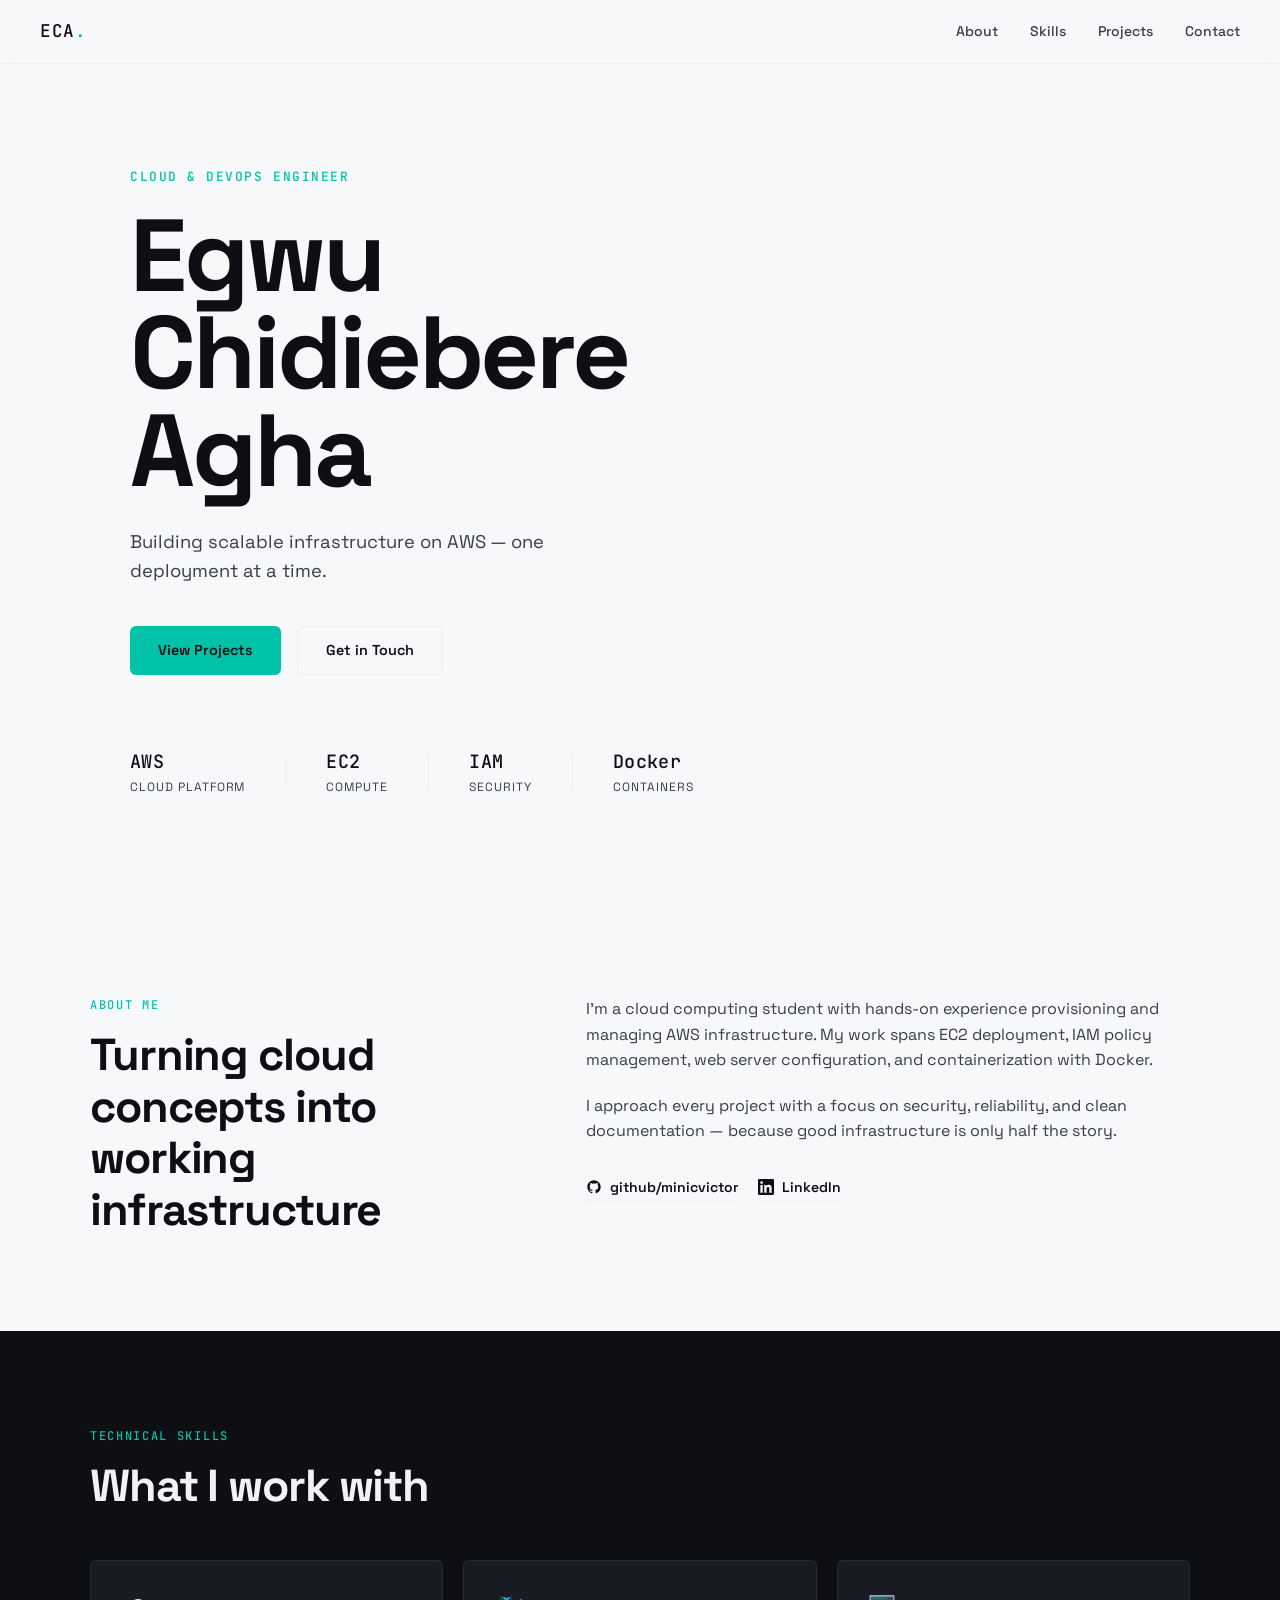
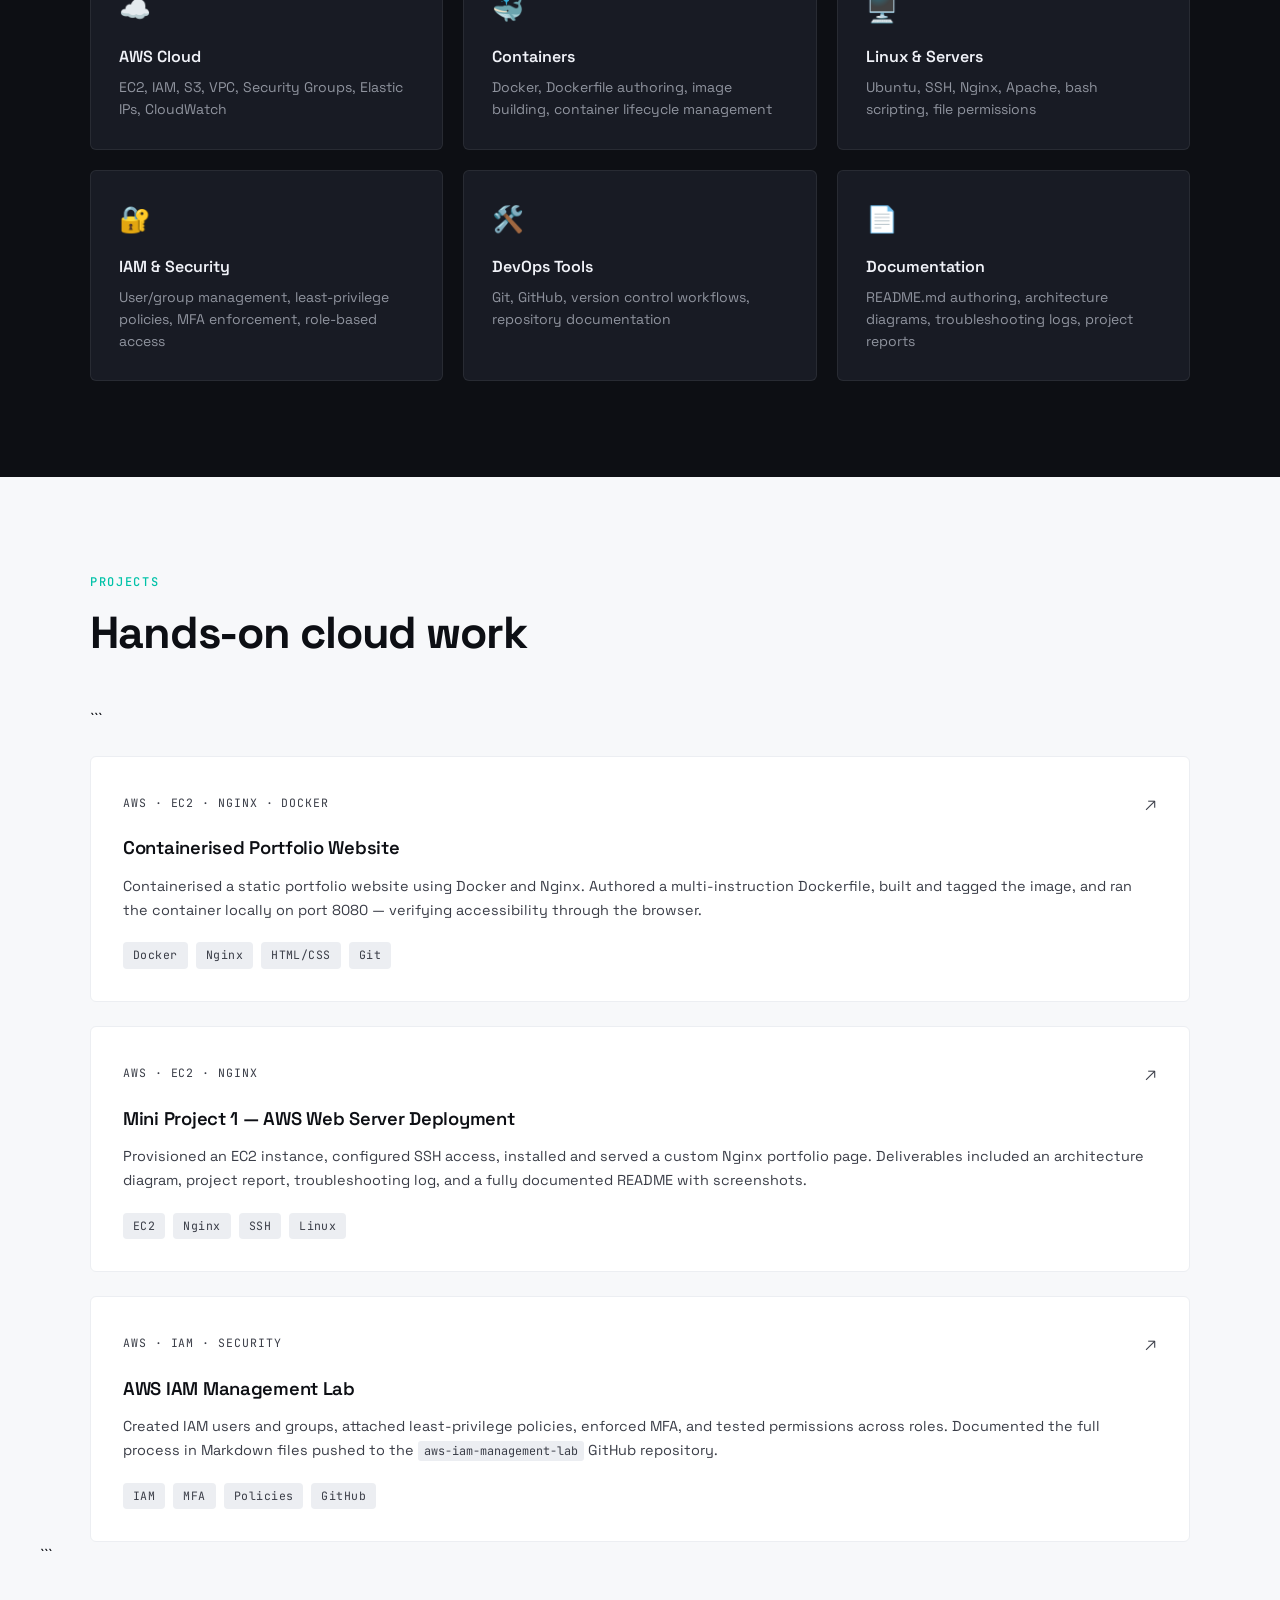
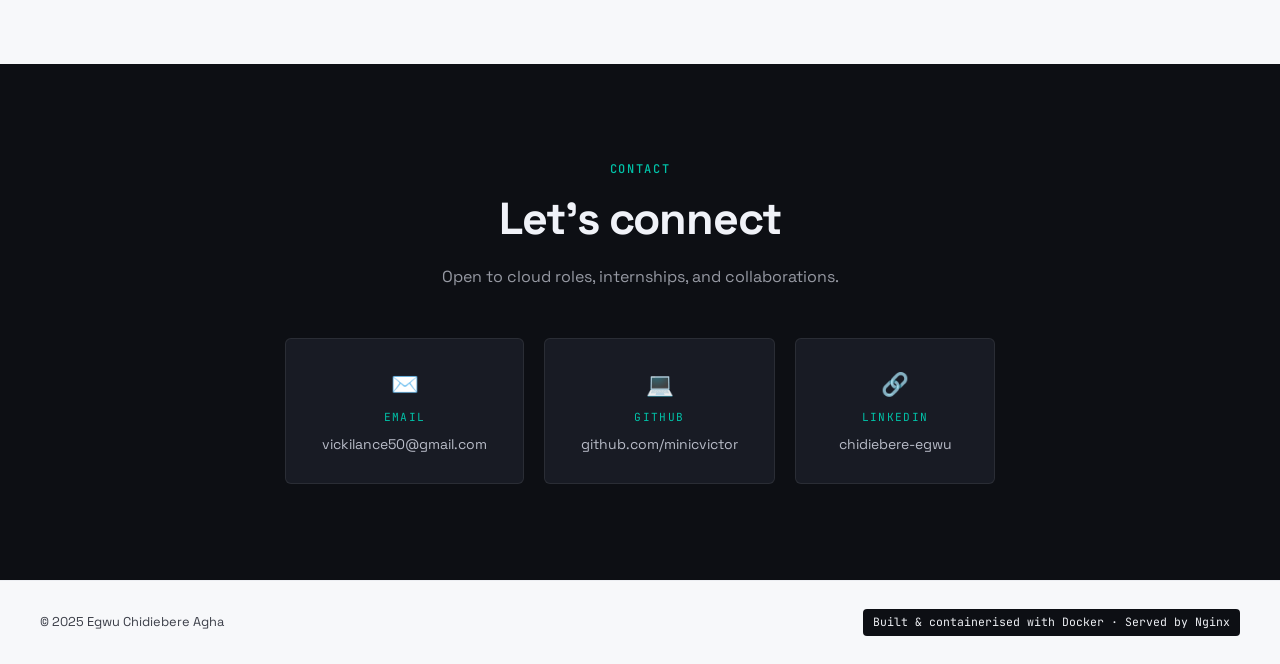
==== index.html @ e003efba "added ci/cd pipeline" ====
<!DOCTYPE html>

<html lang="en">
<head>
  <meta charset="UTF-8" />
  <meta name="viewport" content="width=device-width, initial-scale=1.0" />
  <title>Egwu Chidiebere Agha | Cloud & DevOps Engineer</title>
  <link rel="stylesheet" href="style.css" />
  <link rel="preconnect" href="https://fonts.googleapis.com" />
  <link rel="preconnect" href="https://fonts.gstatic.com" crossorigin />
  <link href="https://fonts.googleapis.com/css2?family=Space+Grotesk:wght@300;400;500;600;700&family=JetBrains+Mono:wght@400;500&display=swap" rel="stylesheet" />
</head>
<body>

  <!-- NAV -->

  <header class="nav">
    <span class="nav-logo">ECA<span class="dot">.</span></span>
    <nav class="nav-links">
      <a href="#about">About</a>
      <a href="#skills">Skills</a>
      <a href="#projects">Projects</a>
      <a href="#contact">Contact</a>
    </nav>
  </header>

  <!-- HERO -->

  <section class="hero">
    <div class="hero-tag">Cloud &amp; DevOps Engineer</div>
    <h1 class="hero-name">Egwu<br/>Chidiebere<br/>Agha</h1>
    <p class="hero-sub">
      Building scalable infrastructure on AWS — one deployment at a time.
    </p>
    <div class="hero-cta-row">
      <a href="#projects" class="btn-primary">View Projects</a>
      <a href="#contact" class="btn-ghost">Get in Touch</a>
    </div>
    <div class="hero-stats">
      <div class="stat">
        <span class="stat-num">AWS</span>
        <span class="stat-label">Cloud Platform</span>
      </div>
      <div class="stat-divider"></div>
      <div class="stat">
        <span class="stat-num">EC2</span>
        <span class="stat-label">Compute</span>
      </div>
      <div class="stat-divider"></div>
      <div class="stat">
        <span class="stat-num">IAM</span>
        <span class="stat-label">Security</span>
      </div>
      <div class="stat-divider"></div>
      <div class="stat">
        <span class="stat-num">Docker</span>
        <span class="stat-label">Containers</span>
      </div>
    </div>
  </section>

  <!-- ABOUT -->

  <section class="section" id="about">
    <div class="section-inner two-col">
      <div class="about-left">
        <span class="eyebrow">About Me</span>
        <h2>Turning cloud concepts into working infrastructure</h2>
      </div>
      <div class="about-right">
        <p>
          I'm a cloud computing student with hands-on experience provisioning and managing
          AWS infrastructure. My work spans EC2 deployment, IAM policy management,
          web server configuration, and containerization with Docker.
        </p>
        <p>
          I approach every project with a focus on security, reliability, and clean
          documentation — because good infrastructure is only half the story.
        </p>
        <div class="profile-links">
          <a href="https://github.com/minicvictor" target="_blank" rel="noopener" class="profile-link">
            <svg viewBox="0 0 24 24" fill="currentColor"><path d="M12 2C6.477 2 2 6.484 2 12.017c0 4.425 2.865 8.18 6.839 9.504.5.092.682-.217.682-.483 0-.237-.008-.868-.013-1.703-2.782.605-3.369-1.343-3.369-1.343-.454-1.158-1.11-1.466-1.11-1.466-.908-.62.069-.608.069-.608 1.003.07 1.531 1.032 1.531 1.032.892 1.53 2.341 1.088 2.91.832.092-.647.35-1.088.636-1.338-2.22-.253-4.555-1.113-4.555-4.951 0-1.093.39-1.988 1.029-2.688-.103-.253-.446-1.272.098-2.65 0 0 .84-.27 2.75 1.026A9.564 9.564 0 0112 6.844c.85.004 1.705.115 2.504.337 1.909-1.296 2.747-1.027 2.747-1.027.546 1.379.202 2.398.1 2.651.64.7 1.028 1.595 1.028 2.688 0 3.848-2.339 4.695-4.566 4.943.359.309.678.92.678 1.855 0 1.338-.012 2.419-.012 2.747 0 .268.18.58.688.482A10.019 10.019 0 0022 12.017C22 6.484 17.522 2 12 2z"/></svg>
            github/minicvictor
          </a>
          <a href="https://linkedin.com/in/chidiebere-egwu" target="_blank" rel="noopener" class="profile-link">
            <svg viewBox="0 0 24 24" fill="currentColor"><path d="M20.447 20.452h-3.554v-5.569c0-1.328-.027-3.037-1.852-3.037-1.853 0-2.136 1.445-2.136 2.939v5.667H9.351V9h3.414v1.561h.046c.477-.9 1.637-1.85 3.37-1.85 3.601 0 4.267 2.37 4.267 5.455v6.286zM5.337 7.433a2.062 2.062 0 01-2.063-2.065 2.064 2.064 0 112.063 2.065zm1.782 13.019H3.555V9h3.564v11.452zM22.225 0H1.771C.792 0 0 .774 0 1.729v20.542C0 23.227.792 24 1.771 24h20.451C23.2 24 24 23.227 24 22.271V1.729C24 .774 23.2 0 22.222 0h.003z"/></svg>
            LinkedIn
          </a>
        </div>
      </div>
    </div>
  </section>

  <!-- SKILLS -->

  <section class="section section-dark" id="skills">
    <div class="section-inner">
      <span class="eyebrow eyebrow-light">Technical Skills</span>
      <h2>What I work with</h2>
      <div class="skills-grid">
        <div class="skill-card">
          <div class="skill-icon">☁️</div>
          <h3>AWS Cloud</h3>
          <p>EC2, IAM, S3, VPC, Security Groups, Elastic IPs, CloudWatch</p>
        </div>
        <div class="skill-card">
          <div class="skill-icon">🐳</div>
          <h3>Containers</h3>
          <p>Docker, Dockerfile authoring, image building, container lifecycle management</p>
        </div>
        <div class="skill-card">
          <div class="skill-icon">🖥️</div>
          <h3>Linux &amp; Servers</h3>
          <p>Ubuntu, SSH, Nginx, Apache, bash scripting, file permissions</p>
        </div>
        <div class="skill-card">
          <div class="skill-icon">🔐</div>
          <h3>IAM &amp; Security</h3>
          <p>User/group management, least-privilege policies, MFA enforcement, role-based access</p>
        </div>
        <div class="skill-card">
          <div class="skill-icon">🛠️</div>
          <h3>DevOps Tools</h3>
          <p>Git, GitHub, version control workflows, repository documentation</p>
        </div>
        <div class="skill-card">
          <div class="skill-icon">📄</div>
          <h3>Documentation</h3>
          <p>README.md authoring, architecture diagrams, troubleshooting logs, project reports</p>
        </div>
      </div>
    </div>
  </section>

  <!-- PROJECTS -->

  <section class="section" id="projects">
    <div class="section-inner">
      <span class="eyebrow">Projects</span>
      <h2>Hands-on cloud work</h2>
      <div class="projects-list">

```
    <div class="project-card">
      <div class="project-header">
        <div class="project-meta">
          <span class="project-tag">AWS · EC2 · Nginx · Docker</span>
        </div>
        <a href="https://github.com/minicvictor" target="_blank" rel="noopener" class="project-link-icon" aria-label="GitHub">↗</a>
      </div>
      <h3>Containerised Portfolio Website</h3>
      <p>
        Containerised a static portfolio website using Docker and Nginx. Authored a
        multi-instruction Dockerfile, built and tagged the image, and ran the container
        locally on port 8080 — verifying accessibility through the browser.
      </p>
      <div class="project-tags">
        <span>Docker</span><span>Nginx</span><span>HTML/CSS</span><span>Git</span>
      </div>
    </div>

    <div class="project-card">
      <div class="project-header">
        <div class="project-meta">
          <span class="project-tag">AWS · EC2 · Nginx</span>
        </div>
        <a href="https://github.com/minicvictor" target="_blank" rel="noopener" class="project-link-icon" aria-label="GitHub">↗</a>
      </div>
      <h3>Mini Project 1 — AWS Web Server Deployment</h3>
      <p>
        Provisioned an EC2 instance, configured SSH access, installed and served a custom
        Nginx portfolio page. Deliverables included an architecture diagram, project report,
        troubleshooting log, and a fully documented README with screenshots.
      </p>
      <div class="project-tags">
        <span>EC2</span><span>Nginx</span><span>SSH</span><span>Linux</span>
      </div>
    </div>

    <div class="project-card">
      <div class="project-header">
        <div class="project-meta">
          <span class="project-tag">AWS · IAM · Security</span>
        </div>
        <a href="https://github.com/minicvictor" target="_blank" rel="noopener" class="project-link-icon" aria-label="GitHub">↗</a>
      </div>
      <h3>AWS IAM Management Lab</h3>
      <p>
        Created IAM users and groups, attached least-privilege policies, enforced MFA,
        and tested permissions across roles. Documented the full process in Markdown files
        pushed to the <code>aws-iam-management-lab</code> GitHub repository.
      </p>
      <div class="project-tags">
        <span>IAM</span><span>MFA</span><span>Policies</span><span>GitHub</span>
      </div>
    </div>

  </div>
</div>
```

  </section>

  <!-- CONTACT -->

  <section class="section section-dark" id="contact">
    <div class="section-inner contact-inner">
      <span class="eyebrow eyebrow-light">Contact</span>
      <h2>Let's connect</h2>
      <p class="contact-sub">Open to cloud roles, internships, and collaborations.</p>
      <div class="contact-cards">
        <a href="mailto:vickilance50@gmail.com" class="contact-card">
          <span class="contact-icon">✉️</span>
          <span class="contact-label">Email</span>
          <span class="contact-value">vickilance50@gmail.com</span>
        </a>
        <a href="https://github.com/minicvictor" target="_blank" rel="noopener" class="contact-card">
          <span class="contact-icon">💻</span>
          <span class="contact-label">GitHub</span>
          <span class="contact-value">github.com/minicvictor</span>
        </a>
        <a href="https://linkedin.com/in/chidiebere-egwu" target="_blank" rel="noopener" class="contact-card">
          <span class="contact-icon">🔗</span>
          <span class="contact-label">LinkedIn</span>
          <span class="contact-value">chidiebere-egwu</span>
        </a>
      </div>
    </div>
  </section>

  <!-- FOOTER -->

  <footer class="footer">
    <span>© 2025 Egwu Chidiebere Agha</span>
    <span class="footer-mono">Built &amp; containerised with Docker · Served by Nginx</span>
  </footer>

</body>
</html>
---- style.css ----
:root {
  --ink:       #0D0F14;
  --ink-soft:  #3A3D47;
  --surface:   #F7F8FA;
  --surface-2: #ECEEF2;
  --deep:      #0D0F14;
  --deep-2:    #181B24;
  --signal:    #00C2A8;   /* teal accent — the signature colour */
  --signal-dim:#009E89;
  --mono:      'JetBrains Mono', monospace;
  --sans:      'Space Grotesk', sans-serif;
  --radius:    6px;
  --max-w:     1100px;
  --nav-h:     64px;
}

/* ===== RESET ===== */
*, *::before, *::after { box-sizing: border-box; margin: 0; padding: 0; }
html { scroll-behavior: smooth; }

body {
  font-family: var(--sans);
  background: var(--surface);
  color: var(--ink);
  line-height: 1.6;
  -webkit-font-smoothing: antialiased;
}

a { color: inherit; text-decoration: none; }
img { display: block; max-width: 100%; }
code {
  font-family: var(--mono);
  font-size: 0.82em;
  background: var(--surface-2);
  padding: 2px 6px;
  border-radius: 3px;
}

/* ===== NAV ===== */
.nav {
  position: fixed;
  top: 0; left: 0; right: 0;
  height: var(--nav-h);
  display: flex;
  align-items: center;
  justify-content: space-between;
  padding: 0 40px;
  background: rgba(247, 248, 250, 0.88);
  backdrop-filter: blur(12px);
  -webkit-backdrop-filter: blur(12px);
  border-bottom: 1px solid var(--surface-2);
  z-index: 100;
}

.nav-logo {
  font-family: var(--mono);
  font-size: 1.1rem;
  font-weight: 500;
  letter-spacing: 0.04em;
  color: var(--ink);
}
.nav-logo .dot { color: var(--signal); }

.nav-links {
  display: flex;
  gap: 32px;
}
.nav-links a {
  font-size: 0.875rem;
  font-weight: 500;
  color: var(--ink-soft);
  transition: color 0.18s;
}
.nav-links a:hover { color: var(--signal); }

/* ===== HERO ===== */
.hero {
  min-height: 100vh;
  padding: calc(var(--nav-h) + 80px) 40px 80px;
  max-width: var(--max-w);
  margin: 0 auto;
  display: flex;
  flex-direction: column;
  justify-content: center;
}

.hero-tag {
  font-family: var(--mono);
  font-size: 0.8rem;
  font-weight: 500;
  letter-spacing: 0.12em;
  text-transform: uppercase;
  color: var(--signal);
  margin-bottom: 20px;
}

.hero-name {
  font-size: clamp(3rem, 8vw, 6.5rem);
  font-weight: 700;
  line-height: 0.95;
  letter-spacing: -0.03em;
  color: var(--ink);
  margin-bottom: 28px;
}

.hero-sub {
  font-size: 1.15rem;
  color: var(--ink-soft);
  max-width: 480px;
  margin-bottom: 40px;
  font-weight: 400;
}

.hero-cta-row {
  display: flex;
  gap: 16px;
  flex-wrap: wrap;
  margin-bottom: 72px;
}

.btn-primary {
  display: inline-flex;
  align-items: center;
  padding: 12px 28px;
  background: var(--signal);
  color: var(--ink);
  font-weight: 600;
  font-size: 0.9rem;
  border-radius: var(--radius);
  transition: background 0.18s, transform 0.15s;
}
.btn-primary:hover { background: var(--signal-dim); transform: translateY(-1px); }

.btn-ghost {
  display: inline-flex;
  align-items: center;
  padding: 12px 28px;
  border: 1.5px solid var(--surface-2);
  color: var(--ink);
  font-weight: 600;
  font-size: 0.9rem;
  border-radius: var(--radius);
  transition: border-color 0.18s, color 0.18s;
}
.btn-ghost:hover { border-color: var(--signal); color: var(--signal); }

/* Hero stats bar */
.hero-stats {
  display: flex;
  align-items: center;
  gap: 0;
  flex-wrap: wrap;
  row-gap: 20px;
}

.stat {
  display: flex;
  flex-direction: column;
  padding-right: 40px;
}
.stat-num {
  font-family: var(--mono);
  font-size: 1.15rem;
  font-weight: 500;
  color: var(--ink);
  letter-spacing: 0.02em;
}
.stat-label {
  font-size: 0.75rem;
  color: var(--ink-soft);
  margin-top: 2px;
  text-transform: uppercase;
  letter-spacing: 0.08em;
}
.stat-divider {
  width: 1px;
  height: 36px;
  background: var(--surface-2);
  margin-right: 40px;
}

/* ===== SECTIONS ===== */
.section {
  padding: 96px 40px;
}
.section-dark {
  background: var(--deep);
  color: #E8EAF0;
}
.section-inner {
  max-width: var(--max-w);
  margin: 0 auto;
}

.eyebrow {
  display: block;
  font-family: var(--mono);
  font-size: 0.75rem;
  font-weight: 500;
  letter-spacing: 0.14em;
  text-transform: uppercase;
  color: var(--signal);
  margin-bottom: 14px;
}
.eyebrow-light { color: var(--signal); }

.section h2 {
  font-size: clamp(1.8rem, 3.5vw, 2.8rem);
  font-weight: 700;
  letter-spacing: -0.025em;
  margin-bottom: 48px;
  line-height: 1.15;
}
.section-dark h2 { color: #F0F2F8; }

/* ===== ABOUT ===== */
.two-col {
  display: grid;
  grid-template-columns: 1fr 1.4fr;
  gap: 64px;
  align-items: start;
}
.about-left h2 { margin-bottom: 0; }

.about-right p {
  color: var(--ink-soft);
  margin-bottom: 20px;
  font-size: 1rem;
}
.about-right p:last-of-type { margin-bottom: 32px; }

.profile-links {
  display: flex;
  gap: 20px;
  flex-wrap: wrap;
}
.profile-link {
  display: inline-flex;
  align-items: center;
  gap: 8px;
  font-size: 0.875rem;
  font-weight: 600;
  color: var(--ink);
  border-bottom: 1.5px solid var(--surface-2);
  padding-bottom: 3px;
  transition: border-color 0.18s, color 0.18s;
}
.profile-link svg {
  width: 16px;
  height: 16px;
}
.profile-link:hover { color: var(--signal); border-color: var(--signal); }

/* ===== SKILLS ===== */
.skills-grid {
  display: grid;
  grid-template-columns: repeat(auto-fill, minmax(280px, 1fr));
  gap: 20px;
}

.skill-card {
  background: var(--deep-2);
  border: 1px solid rgba(255,255,255,0.07);
  border-radius: var(--radius);
  padding: 28px;
  transition: border-color 0.2s, transform 0.2s;
}
.skill-card:hover {
  border-color: var(--signal);
  transform: translateY(-3px);
}
.skill-icon {
  font-size: 1.6rem;
  margin-bottom: 14px;
}
.skill-card h3 {
  font-size: 1rem;
  font-weight: 600;
  color: #F0F2F8;
  margin-bottom: 8px;
}
.skill-card p {
  font-size: 0.875rem;
  color: rgba(224, 228, 240, 0.6);
  line-height: 1.55;
}

/* ===== PROJECTS ===== */
.projects-list {
  display: flex;
  flex-direction: column;
  gap: 24px;
}

.project-card {
  background: #fff;
  border: 1px solid var(--surface-2);
  border-radius: var(--radius);
  padding: 32px;
  transition: border-color 0.2s, box-shadow 0.2s;
}
.project-card:hover {
  border-color: var(--signal);
  box-shadow: 0 4px 24px rgba(0, 194, 168, 0.08);
}

.project-header {
  display: flex;
  justify-content: space-between;
  align-items: flex-start;
  margin-bottom: 14px;
}
.project-tag {
  font-family: var(--mono);
  font-size: 0.72rem;
  letter-spacing: 0.08em;
  text-transform: uppercase;
  color: var(--ink-soft);
}
.project-link-icon {
  font-size: 1.2rem;
  color: var(--ink-soft);
  font-weight: 300;
  transition: color 0.18s;
}
.project-link-icon:hover { color: var(--signal); }

.project-card h3 {
  font-size: 1.15rem;
  font-weight: 600;
  color: var(--ink);
  margin-bottom: 12px;
  letter-spacing: -0.015em;
}
.project-card p {
  font-size: 0.9rem;
  color: var(--ink-soft);
  line-height: 1.65;
  margin-bottom: 20px;
}

.project-tags {
  display: flex;
  flex-wrap: wrap;
  gap: 8px;
}
.project-tags span {
  font-family: var(--mono);
  font-size: 0.72rem;
  background: var(--surface-2);
  color: var(--ink-soft);
  padding: 4px 10px;
  border-radius: 4px;
  letter-spacing: 0.04em;
}

/* ===== CONTACT ===== */
.contact-inner { text-align: center; }
.contact-sub {
  font-size: 1rem;
  color: rgba(224, 228, 240, 0.65);
  margin-top: -28px;
  margin-bottom: 48px;
}

.contact-cards {
  display: flex;
  justify-content: center;
  gap: 20px;
  flex-wrap: wrap;
}

.contact-card {
  display: flex;
  flex-direction: column;
  align-items: center;
  gap: 6px;
  background: var(--deep-2);
  border: 1px solid rgba(255,255,255,0.08);
  border-radius: var(--radius);
  padding: 28px 36px;
  transition: border-color 0.2s, transform 0.2s;
  min-width: 200px;
}
.contact-card:hover {
  border-color: var(--signal);
  transform: translateY(-3px);
}
.contact-icon { font-size: 1.4rem; }
.contact-label {
  font-size: 0.7rem;
  text-transform: uppercase;
  letter-spacing: 0.12em;
  color: var(--signal);
  font-family: var(--mono);
}
.contact-value {
  font-size: 0.875rem;
  color: rgba(224, 228, 240, 0.8);
}

/* ===== FOOTER ===== */
.footer {
  padding: 28px 40px;
  border-top: 1px solid var(--surface-2);
  display: flex;
  justify-content: space-between;
  align-items: center;
  font-size: 0.8rem;
  color: var(--ink-soft);
  flex-wrap: wrap;
  gap: 8px;
}
.footer-mono {
  font-family: var(--mono);
  font-size: 0.72rem;
  color: var(--surface-2);
  background: var(--ink);
  padding: 4px 10px;
  border-radius: 4px;
}

/* ===== RESPONSIVE ===== */
@media (max-width: 768px) {
  .nav { padding: 0 20px; }
  .nav-links { gap: 20px; }

  .hero { padding: calc(var(--nav-h) + 48px) 20px 60px; }
  .hero-name { font-size: clamp(2.5rem, 12vw, 4rem); }

  .section { padding: 72px 20px; }

  .two-col {
    grid-template-columns: 1fr;
    gap: 32px;
  }
  .about-left h2 { margin-bottom: 0; }

  .stat-divider { display: none; }
  .stat { padding-right: 24px; }

  .footer { flex-direction: column; align-items: flex-start; }
}

@media (prefers-reduced-motion: reduce) {
  * { transition: none !important; }
}
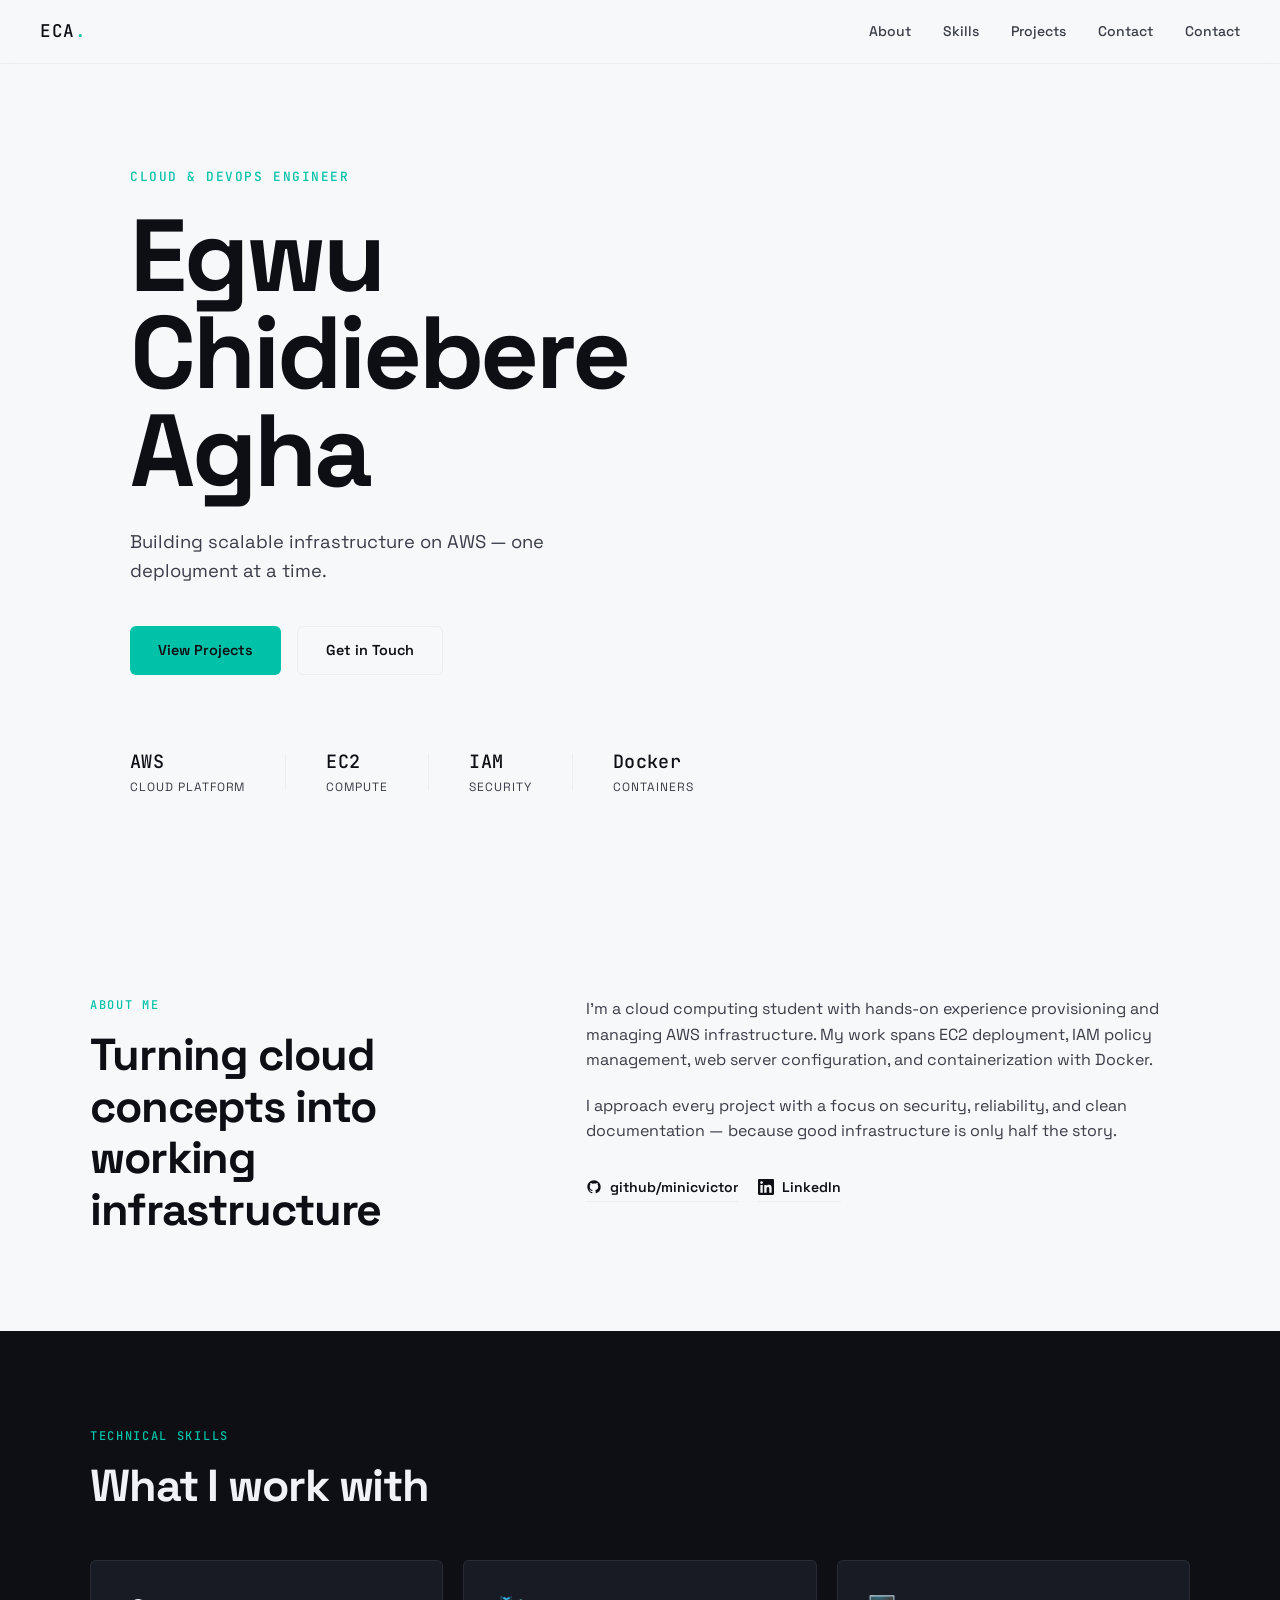
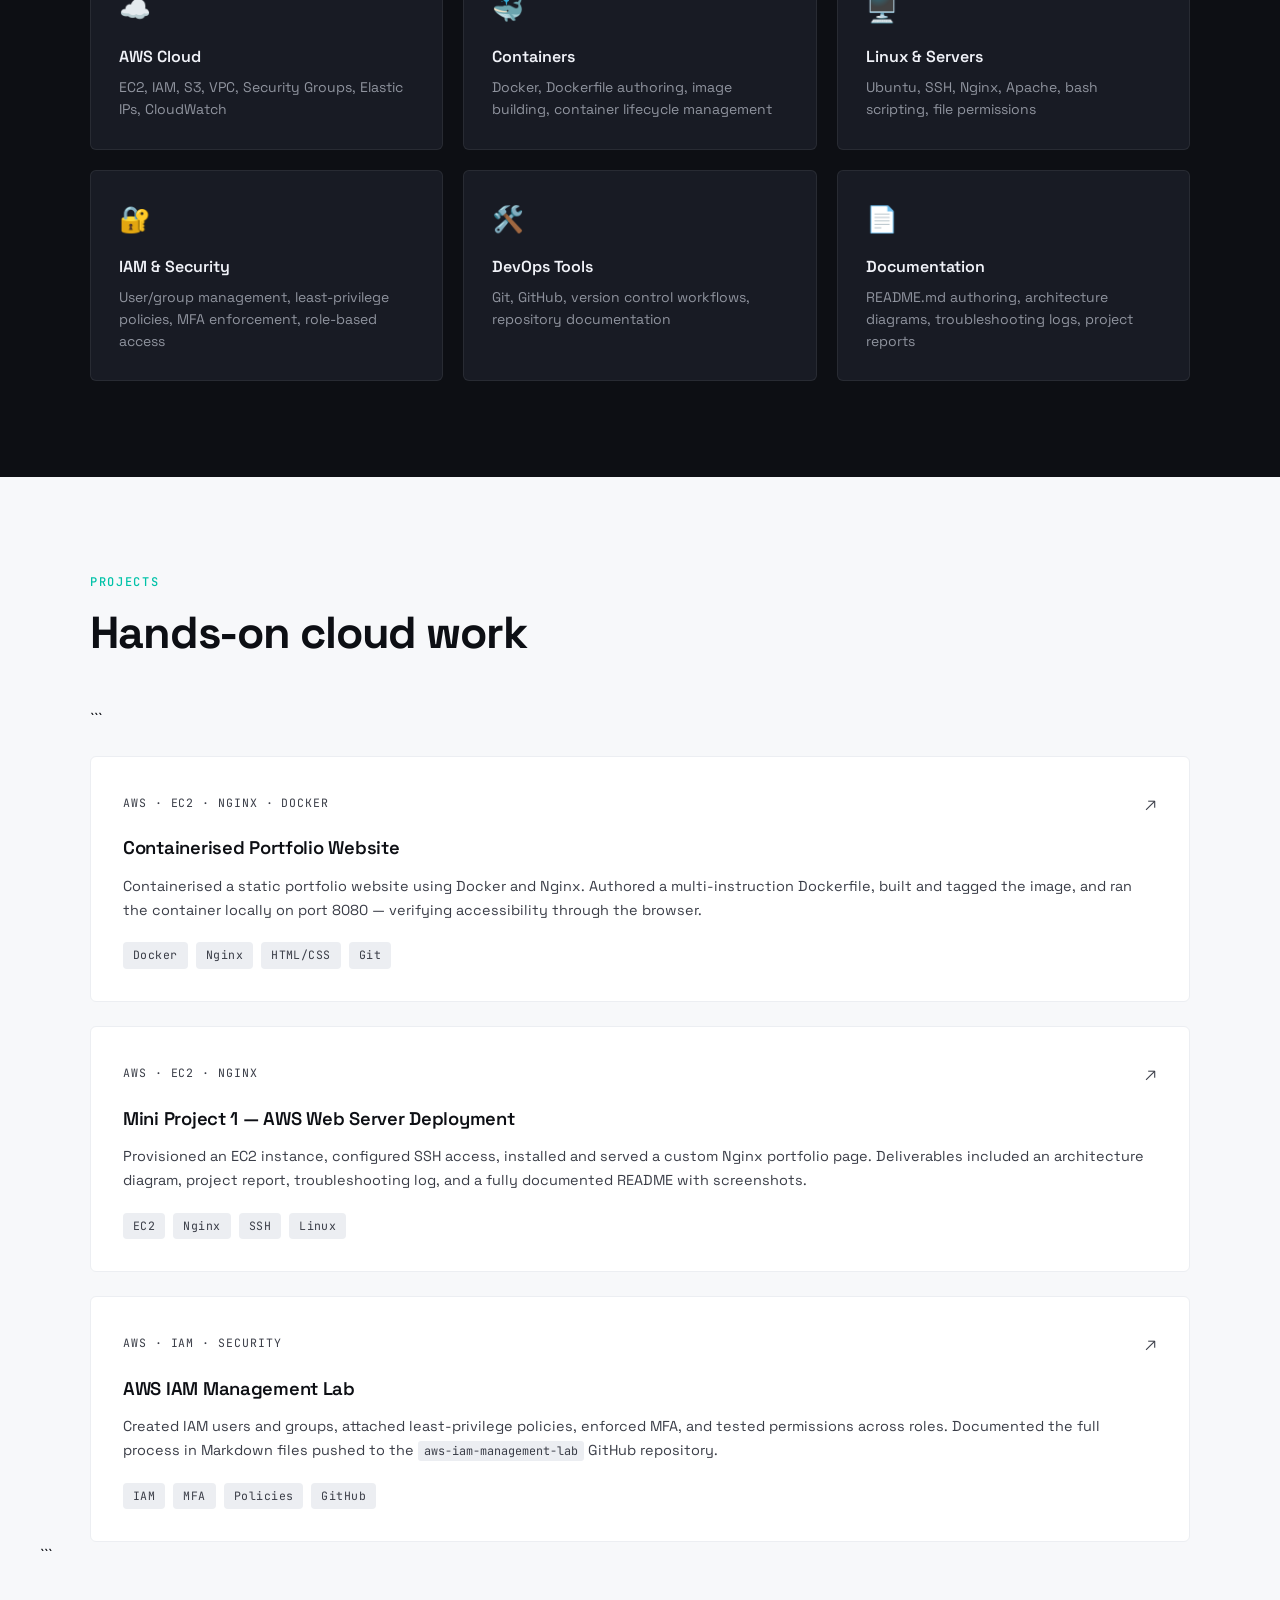
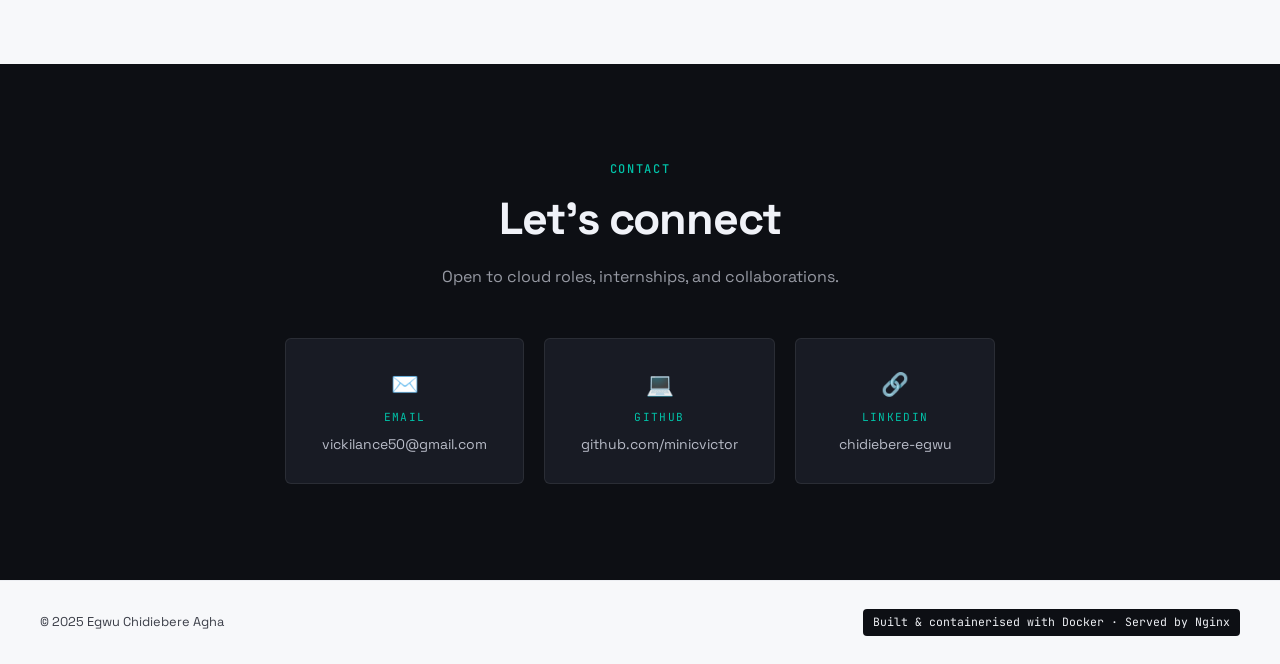
==== commit 53dcad0d: "added experience to test CI/CD pipeline" ====
--- a/index.html
+++ b/index.html
@@ -21,6 +21,7 @@
       <a href="#skills">Skills</a>
       <a href="#projects">Projects</a>
       <a href="#contact">Contact</a>
+      <a href="#experience">Contact</a>
     </nav>
   </header>
 
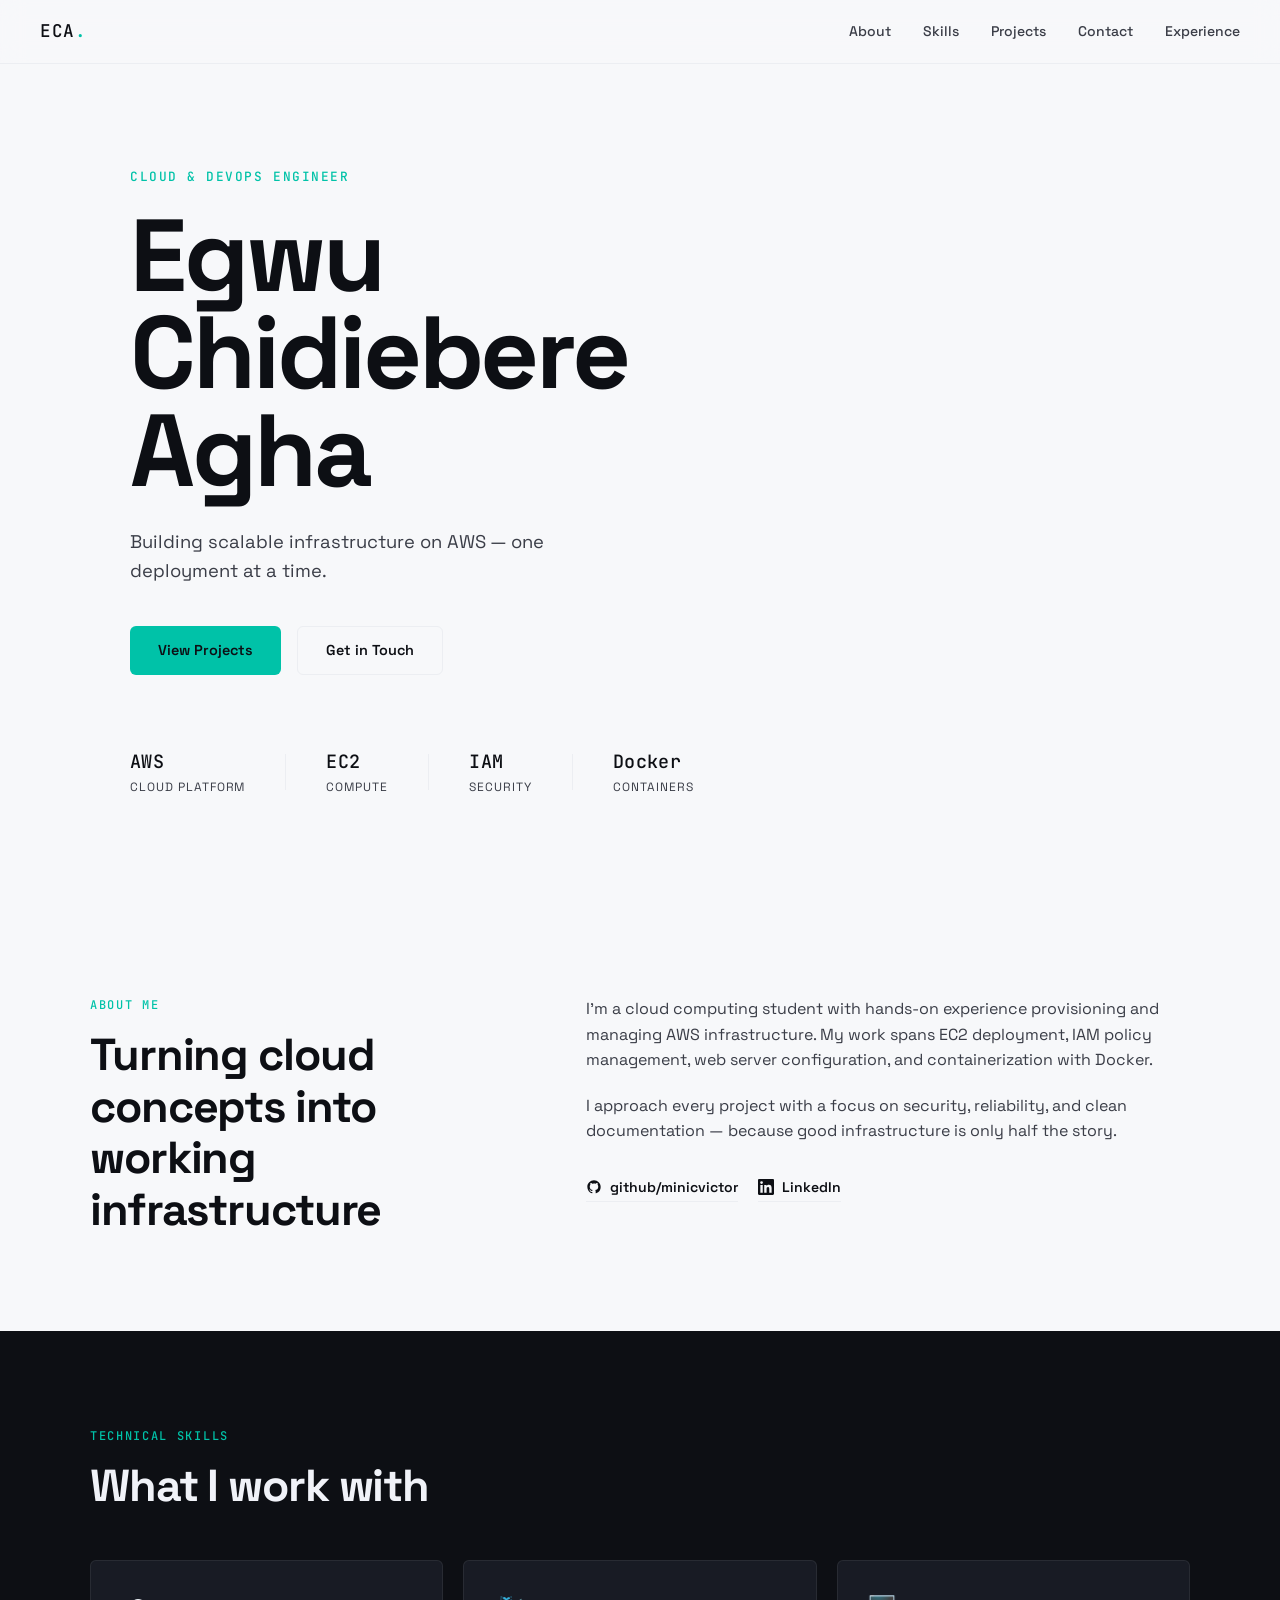
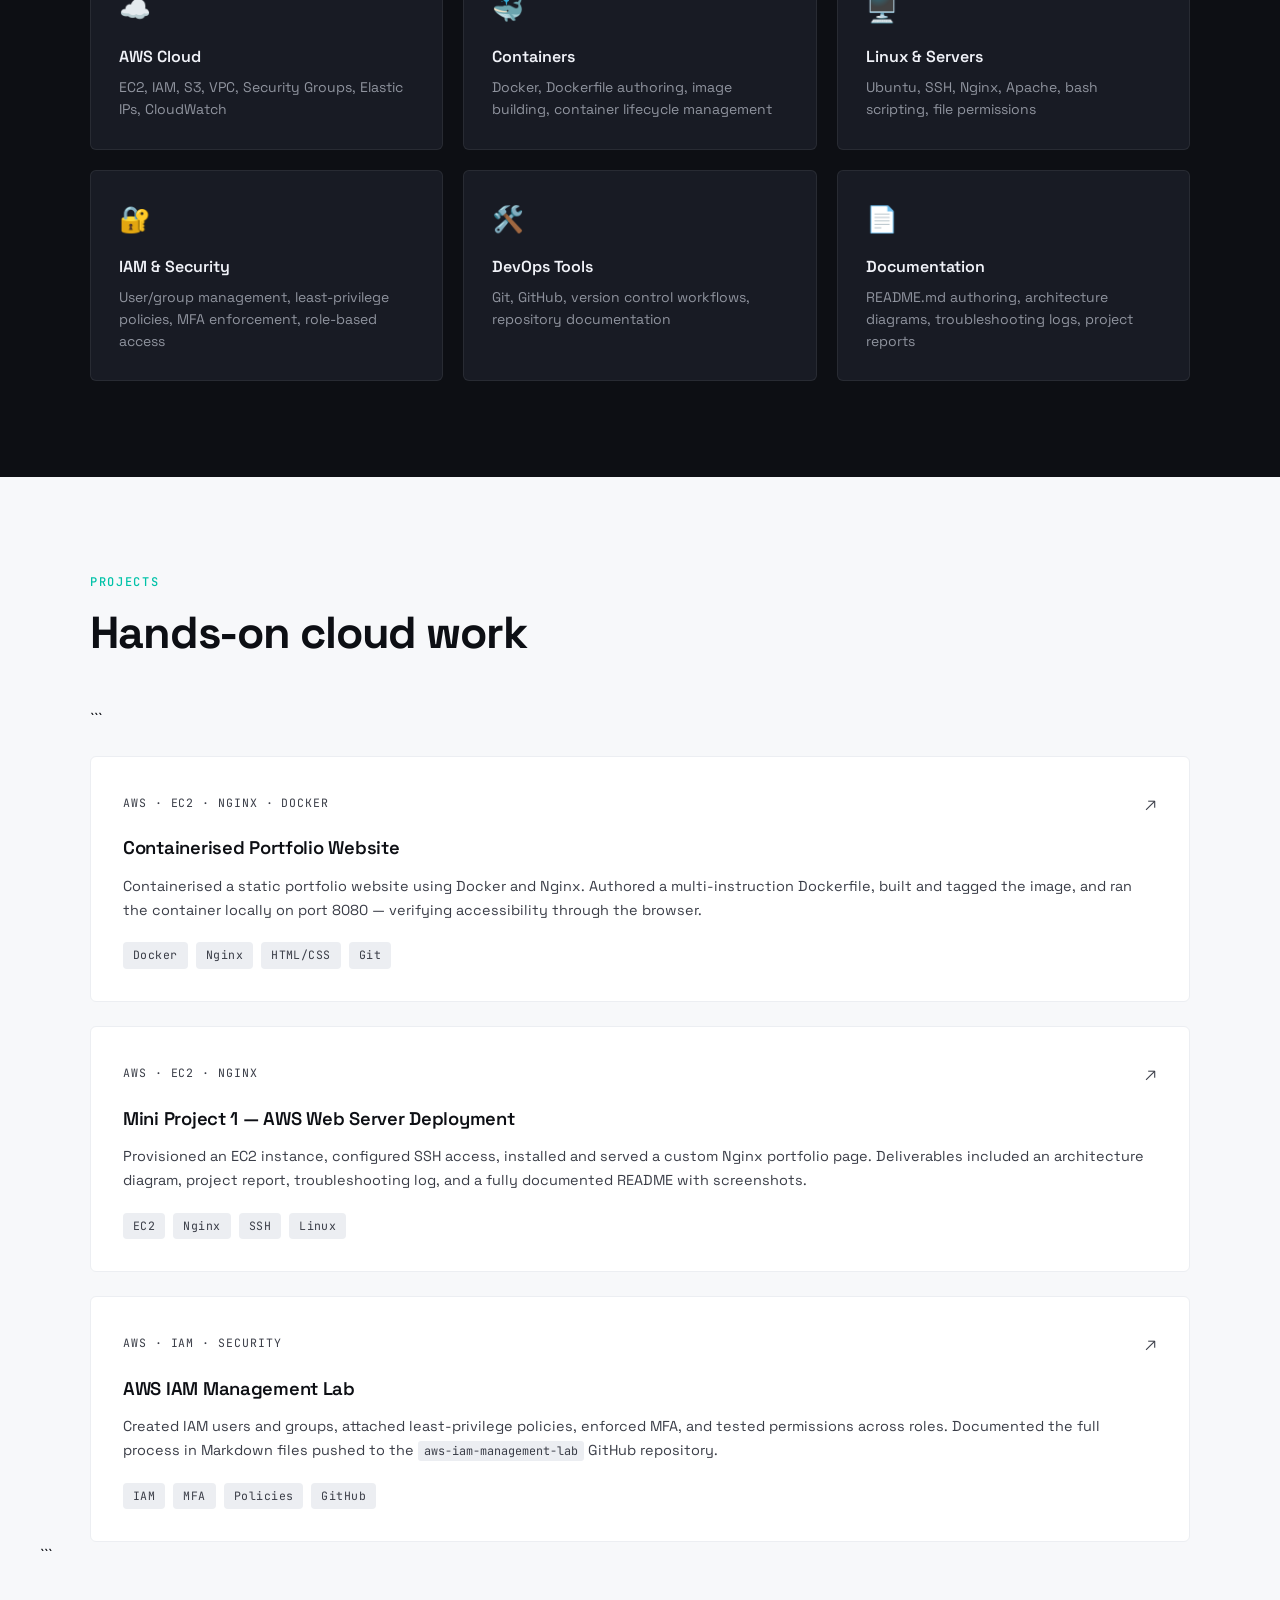
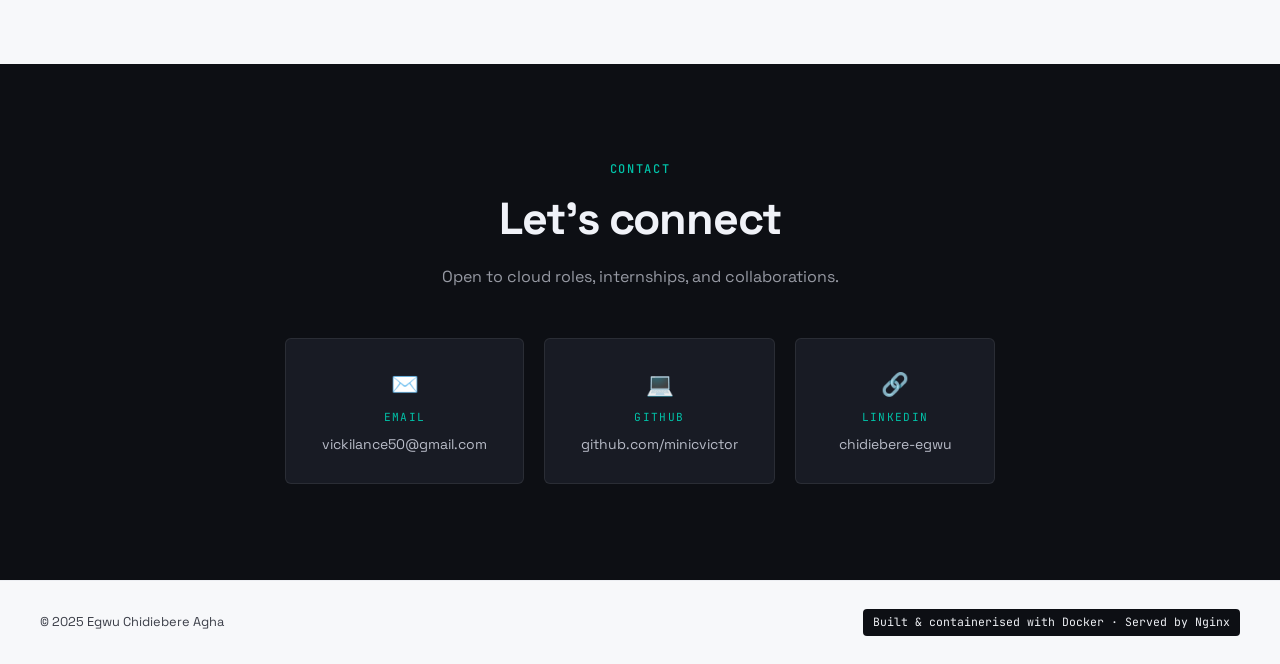
==== commit df6d5214: "modified index.html" ====
--- a/index.html
+++ b/index.html
@@ -21,7 +21,7 @@
       <a href="#skills">Skills</a>
       <a href="#projects">Projects</a>
       <a href="#contact">Contact</a>
-      <a href="#experience">Contact</a>
+      <a href="#experience">Experience</a>
     </nav>
   </header>
 
